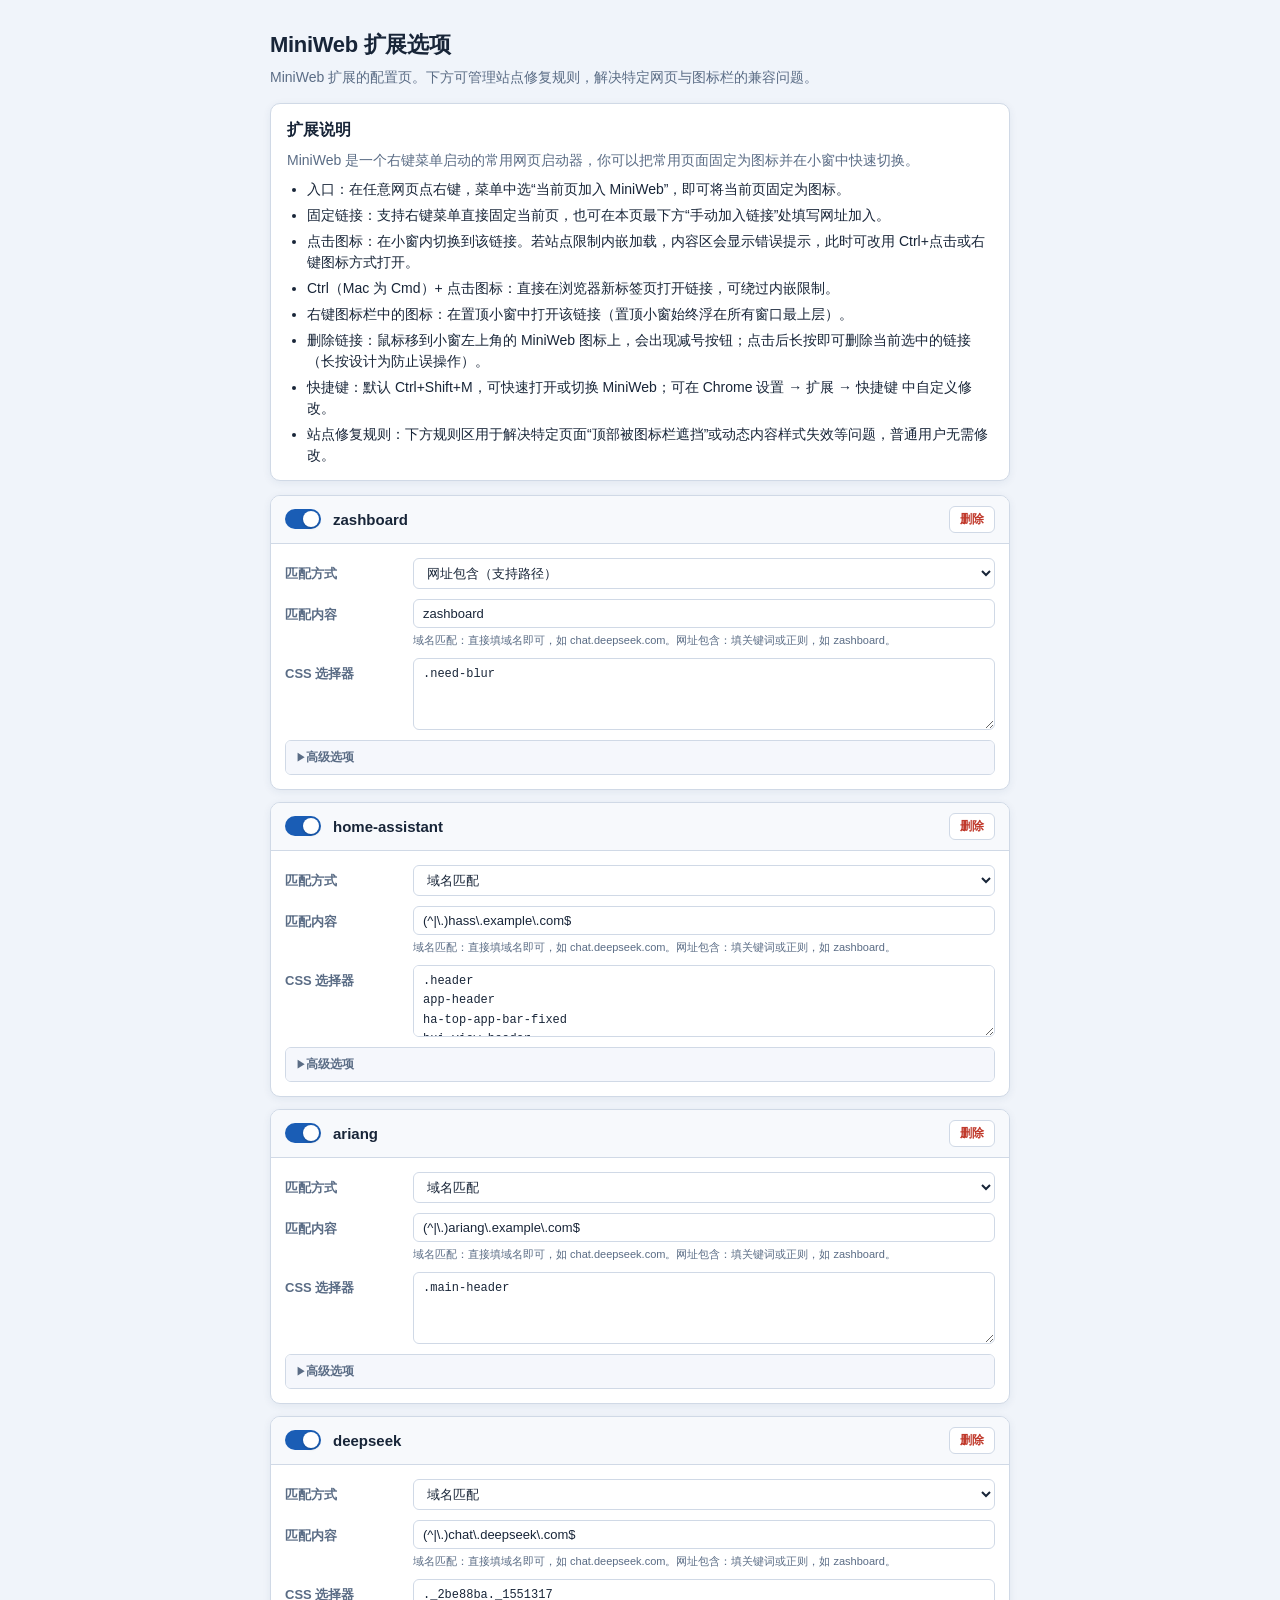
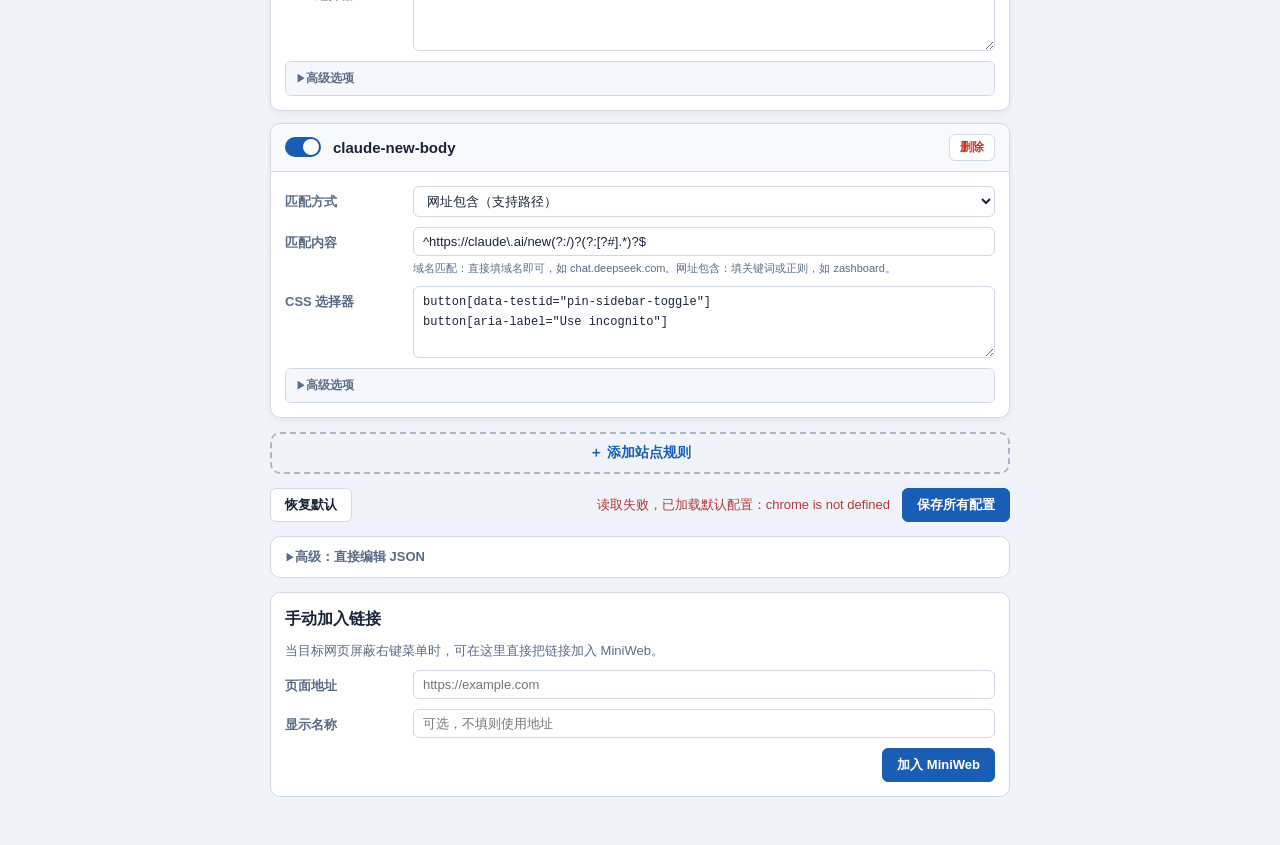
==== options/index.html @ da2d0f66 "chore: initial import" ====
<!doctype html>
<html lang="zh-CN">
<head>
  <meta charset="UTF-8" />
  <meta name="viewport" content="width=device-width, initial-scale=1.0" />
  <title id="pageTitleText">MiniWeb 扩展选项</title>
  <link rel="stylesheet" href="./options.css" />
</head>
<body>
  <main class="page">
    <header class="head">
      <h1 id="headTitle">MiniWeb 扩展选项</h1>
      <p id="headDesc">MiniWeb 扩展的配置页。下方可管理站点修复规则，解决特定网页与图标栏的兼容问题。</p>
    </header>

    <section class="guide-panel" aria-labelledby="guideTitle">
      <h2 id="guideTitle">扩展说明</h2>
      <p id="guideIntro">MiniWeb 是一个右键菜单启动的常用网页启动器，你可以把常用页面固定为图标并在小窗中快速切换。</p>
      <ul class="guide-list">
        <li id="guideEntry">入口：在任意网页点右键，菜单中选"当前页加入 MiniWeb"，即可将当前页固定为图标。</li>
        <li id="guidePin">固定链接：支持右键菜单直接固定当前页，也可在本页最下方"手动加入链接"处填写网址加入。</li>
        <li id="guideOpen">点击图标：在小窗内切换到该链接。若站点限制内嵌加载，内容区会显示错误提示，此时可改用 Ctrl+点击或右键图标方式打开。</li>
        <li id="guideCtrlClick">Ctrl（Mac 为 Cmd）+ 点击图标：直接在浏览器新标签页打开链接，可绕过内嵌限制。</li>
        <li id="guideContextPip">右键图标栏中的图标：在置顶小窗中打开该链接（置顶小窗始终浮在所有窗口最上层）。</li>
        <li id="guideDelete">删除链接：鼠标移到小窗左上角的 MiniWeb 图标上，会出现减号按钮；点击后长按即可删除当前选中的链接（长按设计为防止误操作）。</li>
        <li id="guideShortcut">快捷键：默认 Ctrl+Shift+M，可快速打开或切换 MiniWeb；可在 Chrome 设置 → 扩展 → 快捷键 中自定义修改。</li>
        <li id="guideTips">站点修复规则：下方规则区用于解决特定页面"顶部被图标栏遮挡"或动态内容样式失效等问题，普通用户无需修改。</li>
      </ul>
    </section>

    <div id="rulesList" class="rules-list" aria-label="规则列表"></div>

    <button id="addRule" type="button" class="add-rule-btn">＋ 添加站点规则</button>

    <div class="bottom-bar">
      <button id="resetDefaults" type="button">恢复默认</button>
      <div class="bottom-right">
        <p id="status" class="status" aria-live="polite"></p>
        <button id="saveRules" type="button" class="primary">保存所有配置</button>
      </div>
    </div>

    <details class="adv-panel">
      <summary id="advSummary">高级：直接编辑 JSON</summary>
      <textarea id="rulesJson" spellcheck="false" aria-label="站点修复规则 JSON"></textarea>
      <div class="adv-actions">
        <button id="syncFromJson" type="button">从 JSON 导入到上方卡片</button>
      </div>
    </details>

    <section class="manual-add-panel">
      <h2 id="manualTitle">手动加入链接</h2>
      <p id="manualDesc">当目标网页屏蔽右键菜单时，可在这里直接把链接加入 MiniWeb。</p>
      <div class="field-row">
        <label id="manualAddUrlLabel" for="manualAddUrl">页面地址</label>
        <input id="manualAddUrl" type="text" placeholder="https://example.com" autocomplete="off" spellcheck="false" />
      </div>
      <div class="field-row">
        <label id="manualAddTitleLabel" for="manualAddTitle">显示名称</label>
        <input id="manualAddTitle" type="text" placeholder="可选，不填则使用地址" autocomplete="off" spellcheck="false" />
      </div>
      <div class="manual-add-actions">
        <p id="manualAddStatus" class="status" aria-live="polite"></p>
        <button id="manualAddSubmit" type="button" class="primary">加入 MiniWeb</button>
      </div>
    </section>

  </main>

  <script src="./options.js"></script>
</body>
</html>
---- options/options.css ----
:root {
  --bg: #f0f4fa;
  --panel: #ffffff;
  --text: #182538;
  --muted: #5a6c85;
  --line: #d0d9e6;
  --line-s: #a8b8cc;
  --primary: #1a5db5;
  --primary-2: #10428a;
  --danger: #c0392b;
  --danger-2: #992d22;
  --ok: #1a6e38;
  --error: #b63838;
  --tag-bg: #e8f0fb;
  --card-shadow: 0 2px 8px rgba(30,60,100,0.07);
  --toggle-off: #c8d4e2;
  --toggle-on: var(--primary);
  --radius: 10px;
  --radius-sm: 6px;
}

* { box-sizing: border-box; }

html, body {
  margin: 0;
  padding: 0;
  min-height: 100vh;
  background: var(--bg);
  color: var(--text);
  font-family: "Microsoft YaHei", "PingFang SC", sans-serif;
  font-size: 14px;
  line-height: 1.5;
}

/* ─── page layout ─── */
.page {
  max-width: 780px;
  margin: 0 auto;
  padding: 28px 20px 48px;
  display: grid;
  gap: 14px;
}

.head h1 {
  margin: 0 0 6px;
  font-size: 22px;
  font-weight: 800;
  letter-spacing: -.3px;
}

.head p {
  margin: 0;
  color: var(--muted);
  line-height: 1.55;
}

.guide-panel {
  background: var(--panel);
  border: 1px solid var(--line);
  border-radius: var(--radius);
  box-shadow: var(--card-shadow);
  padding: 14px 16px;
  display: grid;
  gap: 8px;
}

.guide-panel h2 {
  margin: 0;
  font-size: 16px;
  font-weight: 800;
}

.guide-panel p {
  margin: 0;
  color: var(--muted);
}

.guide-list {
  margin: 0;
  padding-left: 20px;
  display: grid;
  gap: 5px;
}

.guide-list li {
  color: var(--text);
}

/* ─── rules list ─── */
.rules-list {
  display: grid;
  gap: 12px;
}

/* ─── rule card ─── */
.rule-card {
  background: var(--panel);
  border: 1px solid var(--line);
  border-radius: var(--radius);
  box-shadow: var(--card-shadow);
  overflow: hidden;
  transition: border-color .15s;
}

.rule-card.is-disabled {
  opacity: .6;
}

.rule-card.has-error {
  border-color: var(--error);
}

/* card header */
.card-head {
  display: flex;
  align-items: center;
  gap: 10px;
  padding: 10px 14px;
  background: #f7f9fc;
  border-bottom: 1px solid var(--line);
}

.card-head .rule-name {
  flex: 1;
  border: none;
  background: transparent;
  font-size: 15px;
  font-weight: 700;
  color: var(--text);
  min-width: 0;
  outline: none;
}

.card-head .rule-name::placeholder {
  color: var(--muted);
  font-weight: 400;
}

.card-head .rule-delete {
  flex: 0 0 auto;
  border: 1px solid var(--line);
  border-radius: var(--radius-sm);
  padding: 4px 10px;
  background: #fff;
  color: var(--danger);
  font-size: 12px;
  font-weight: 700;
  cursor: pointer;
}

.card-head .rule-delete:hover {
  background: var(--danger);
  color: #fff;
  border-color: var(--danger-2);
}

/* card body */
.card-body {
  padding: 14px;
  display: grid;
  gap: 10px;
}

/* field row */
.field-row {
  display: grid;
  grid-template-columns: 120px 1fr;
  align-items: start;
  gap: 8px;
}

.field-row label {
  padding-top: 6px;
  font-weight: 600;
  font-size: 13px;
  color: var(--muted);
}

.field-row select,
.field-row input[type="text"],
.field-row textarea {
  border: 1px solid var(--line);
  border-radius: var(--radius-sm);
  padding: 6px 9px;
  font-size: 13px;
  width: 100%;
  color: var(--text);
  background: #fff;
  outline: none;
  font-family: inherit;
  transition: border-color .15s;
}

.field-row select:focus,
.field-row input[type="text"]:focus,
.field-row textarea:focus {
  border-color: var(--primary);
}

.field-row textarea {
  resize: vertical;
  min-height: 64px;
  font-family: Consolas, "Courier New", monospace;
  font-size: 12px;
  line-height: 1.6;
}

.field-hint {
  font-size: 11px;
  color: var(--muted);
  margin: -6px 0 0 128px;
}

/* card error */
.rule-error {
  background: #fff1f1;
  border: 1px solid #fcc;
  border-radius: var(--radius-sm);
  padding: 6px 10px;
  color: var(--error);
  font-size: 12px;
}

/* advanced details inside card */
.adv-card {
  border: 1px solid var(--line);
  border-radius: var(--radius-sm);
  overflow: hidden;
}

.adv-card summary {
  padding: 7px 10px;
  font-size: 12px;
  font-weight: 700;
  color: var(--muted);
  cursor: pointer;
  list-style: none;
  user-select: none;
  background: #f5f7fc;
  border-bottom: 1px solid transparent;
}

.adv-card[open] summary {
  border-bottom-color: var(--line);
}

.adv-card summary::-webkit-details-marker { display: none; }
.adv-card summary::before {
  content: "▶ ";
  font-size: 10px;
  display: inline-block;
  transition: transform .15s;
}
.adv-card[open] summary::before {
  transform: rotate(90deg);
}

.adv-card-body {
  padding: 10px;
  display: grid;
  gap: 8px;
  background: #fafbfd;
}

.checkbox-row {
  display: flex;
  align-items: center;
  gap: 8px;
  font-size: 13px;
  cursor: pointer;
  user-select: none;
}

.checkbox-row input[type="checkbox"] {
  width: 15px;
  height: 15px;
  cursor: pointer;
  accent-color: var(--primary);
}

/* toggle switch */
.toggle-wrap {
  display: flex;
  align-items: center;
  gap: 8px;
  flex: 0 0 auto;
}

.toggle-label {
  font-size: 12px;
  color: var(--muted);
}

.toggle {
  position: relative;
  width: 36px;
  height: 20px;
  flex: 0 0 36px;
}

.toggle input {
  opacity: 0;
  width: 0;
  height: 0;
  position: absolute;
}

.toggle-track {
  position: absolute;
  inset: 0;
  border-radius: 999px;
  background: var(--toggle-off);
  transition: background .2s;
  cursor: pointer;
}

.toggle-track::after {
  content: "";
  position: absolute;
  left: 2px;
  top: 2px;
  width: 16px;
  height: 16px;
  border-radius: 50%;
  background: #fff;
  box-shadow: 0 1px 3px rgba(0,0,0,.2);
  transition: left .2s;
}

.toggle input:checked + .toggle-track {
  background: var(--toggle-on);
}

.toggle input:checked + .toggle-track::after {
  left: 18px;
}

/* ─── add rule button ─── */
.add-rule-btn {
  width: 100%;
  padding: 10px;
  border: 2px dashed var(--line-s);
  border-radius: var(--radius);
  background: transparent;
  color: var(--primary);
  font-size: 14px;
  font-weight: 700;
  cursor: pointer;
  transition: background .15s, border-color .15s;
}

.add-rule-btn:hover {
  background: var(--tag-bg);
  border-color: var(--primary);
}

/* ─── bottom bar ─── */
.bottom-bar {
  display: flex;
  align-items: center;
  gap: 12px;
}

.bottom-right {
  display: flex;
  align-items: center;
  gap: 12px;
  margin-left: auto;
}

/* ─── status ─── */
.status {
  margin: 0;
  font-size: 13px;
  color: var(--muted);
}

.status.ok   { color: var(--ok); }
.status.error { color: var(--error); }

/* ─── buttons ─── */
button {
  border: 1px solid var(--line);
  border-radius: var(--radius-sm);
  padding: 7px 14px;
  background: #fff;
  color: var(--text);
  font-weight: 700;
  font-size: 13px;
  cursor: pointer;
  font-family: inherit;
  transition: background .13s;
}

button:hover { background: #f0f4fa; }

button.primary {
  border-color: var(--primary);
  background: var(--primary);
  color: #fff;
}

button.primary:hover { background: var(--primary-2); }

/* ─── advanced panel ─── */
.adv-panel {
  border: 1px solid var(--line);
  border-radius: var(--radius);
  overflow: hidden;
  background: var(--panel);
}

.adv-panel summary {
  padding: 10px 14px;
  font-size: 13px;
  font-weight: 700;
  color: var(--muted);
  cursor: pointer;
  list-style: none;
  user-select: none;
}

.adv-panel summary::-webkit-details-marker { display: none; }
.adv-panel summary::before {
  content: "▶ ";
  font-size: 10px;
  display: inline-block;
  transition: transform .15s;
}
.adv-panel[open] summary::before { transform: rotate(90deg); }

#rulesJson {
  display: block;
  width: 100%;
  min-height: 240px;
  resize: vertical;
  border: none;
  border-top: 1px solid var(--line);
  border-bottom: 1px solid var(--line);
  padding: 12px;
  line-height: 1.5;
  font-family: Consolas, "Courier New", monospace;
  font-size: 12px;
  background: #fafbfd;
  color: var(--text);
  outline: none;
}

.adv-actions {
  padding: 10px 14px;
  display: flex;
  gap: 8px;
}

/* ─── empty state ─── */
.rules-empty {
  text-align: center;
  padding: 24px;
  color: var(--muted);
  font-size: 14px;
  border: 2px dashed var(--line);
  border-radius: var(--radius);
}

/* ─── manual add panel ─── */
.manual-add-panel {
  background: var(--panel);
  border: 1px solid var(--line);
  border-radius: var(--radius);
  padding: 14px;
  display: grid;
  gap: 10px;
}

.manual-add-panel h2 {
  margin: 0;
  font-size: 16px;
}

.manual-add-panel p {
  margin: 0;
  color: var(--muted);
  font-size: 13px;
}

.manual-add-actions {
  display: flex;
  align-items: center;
  justify-content: flex-end;
  gap: 10px;
}
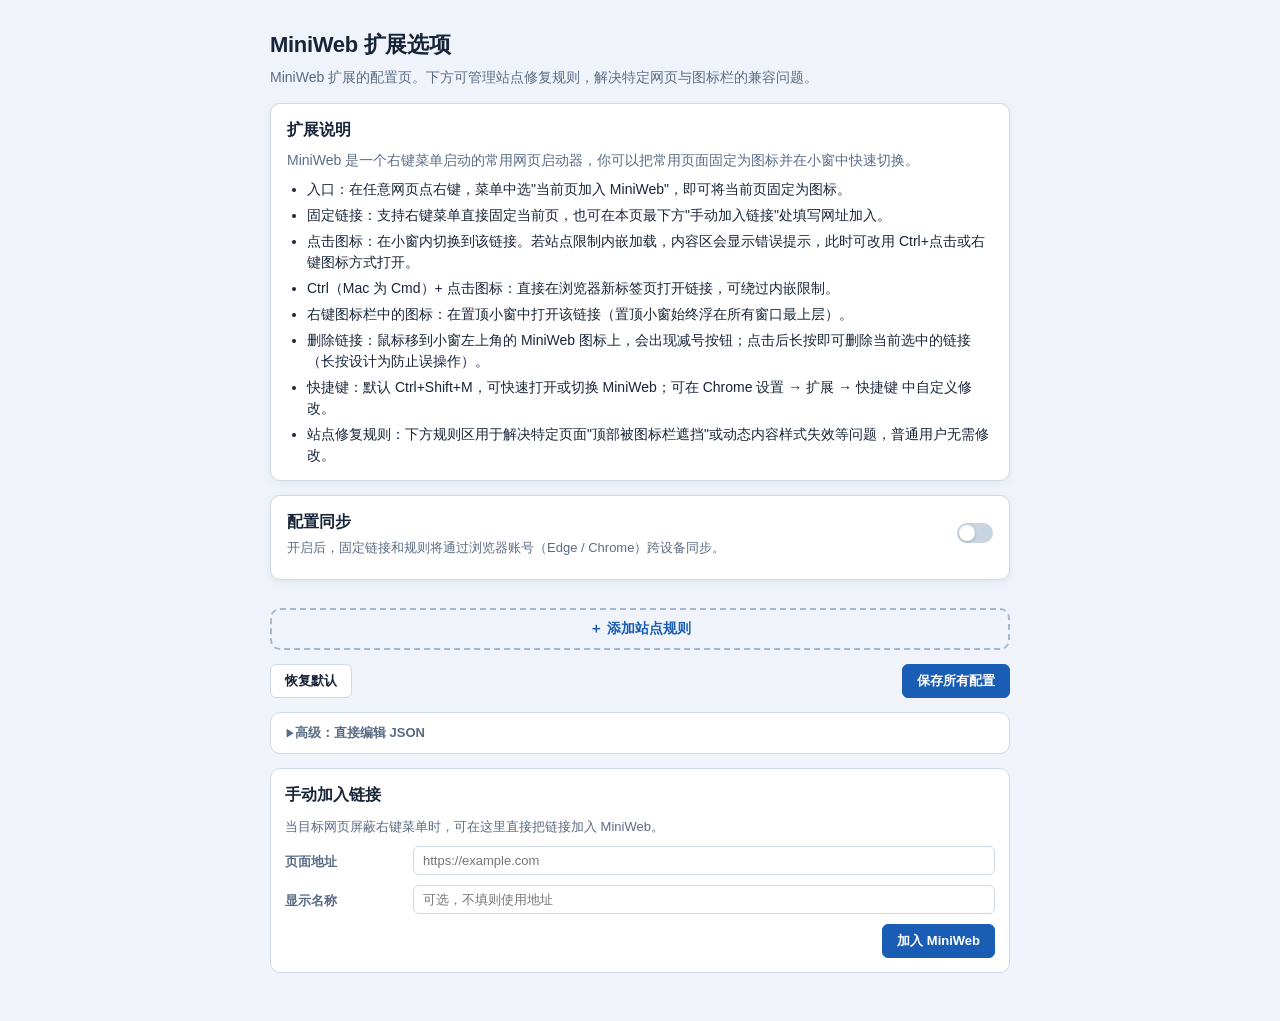
==== commit c29cdac9: "1" ====
--- a/options/index.html
+++ b/options/index.html
@@ -26,6 +26,20 @@
         <li id="guideShortcut">快捷键：默认 Ctrl+Shift+M，可快速打开或切换 MiniWeb；可在 Chrome 设置 → 扩展 → 快捷键 中自定义修改。</li>
         <li id="guideTips">站点修复规则：下方规则区用于解决特定页面"顶部被图标栏遮挡"或动态内容样式失效等问题，普通用户无需修改。</li>
       </ul>
+    </section>
+
+    <section class="sync-panel" aria-labelledby="syncTitle">
+      <div class="sync-head">
+        <div class="sync-info">
+          <h2 id="syncTitle">配置同步</h2>
+          <p id="syncDesc">开启后，固定链接和规则将通过浏览器账号（Edge / Chrome）跨设备同步。</p>
+        </div>
+        <label class="toggle" for="syncToggle">
+          <input type="checkbox" id="syncToggle" />
+          <span class="toggle-track"></span>
+        </label>
+      </div>
+      <p id="syncStatus" class="status" aria-live="polite"></p>
     </section>
 
     <div id="rulesList" class="rules-list" aria-label="规则列表"></div>
--- a/options/options.css
+++ b/options/options.css
@@ -462,6 +462,40 @@
   border-radius: var(--radius);
 }
 
+/* ─── sync panel ─── */
+.sync-panel {
+  background: var(--panel);
+  border: 1px solid var(--line);
+  border-radius: var(--radius);
+  box-shadow: var(--card-shadow);
+  padding: 14px 16px;
+  display: grid;
+  gap: 8px;
+}
+
+.sync-head {
+  display: flex;
+  align-items: center;
+  gap: 16px;
+}
+
+.sync-info {
+  flex: 1;
+  min-width: 0;
+}
+
+.sync-info h2 {
+  margin: 0 0 4px;
+  font-size: 16px;
+  font-weight: 800;
+}
+
+.sync-info p {
+  margin: 0;
+  color: var(--muted);
+  font-size: 13px;
+}
+
 /* ─── manual add panel ─── */
 .manual-add-panel {
   background: var(--panel);
